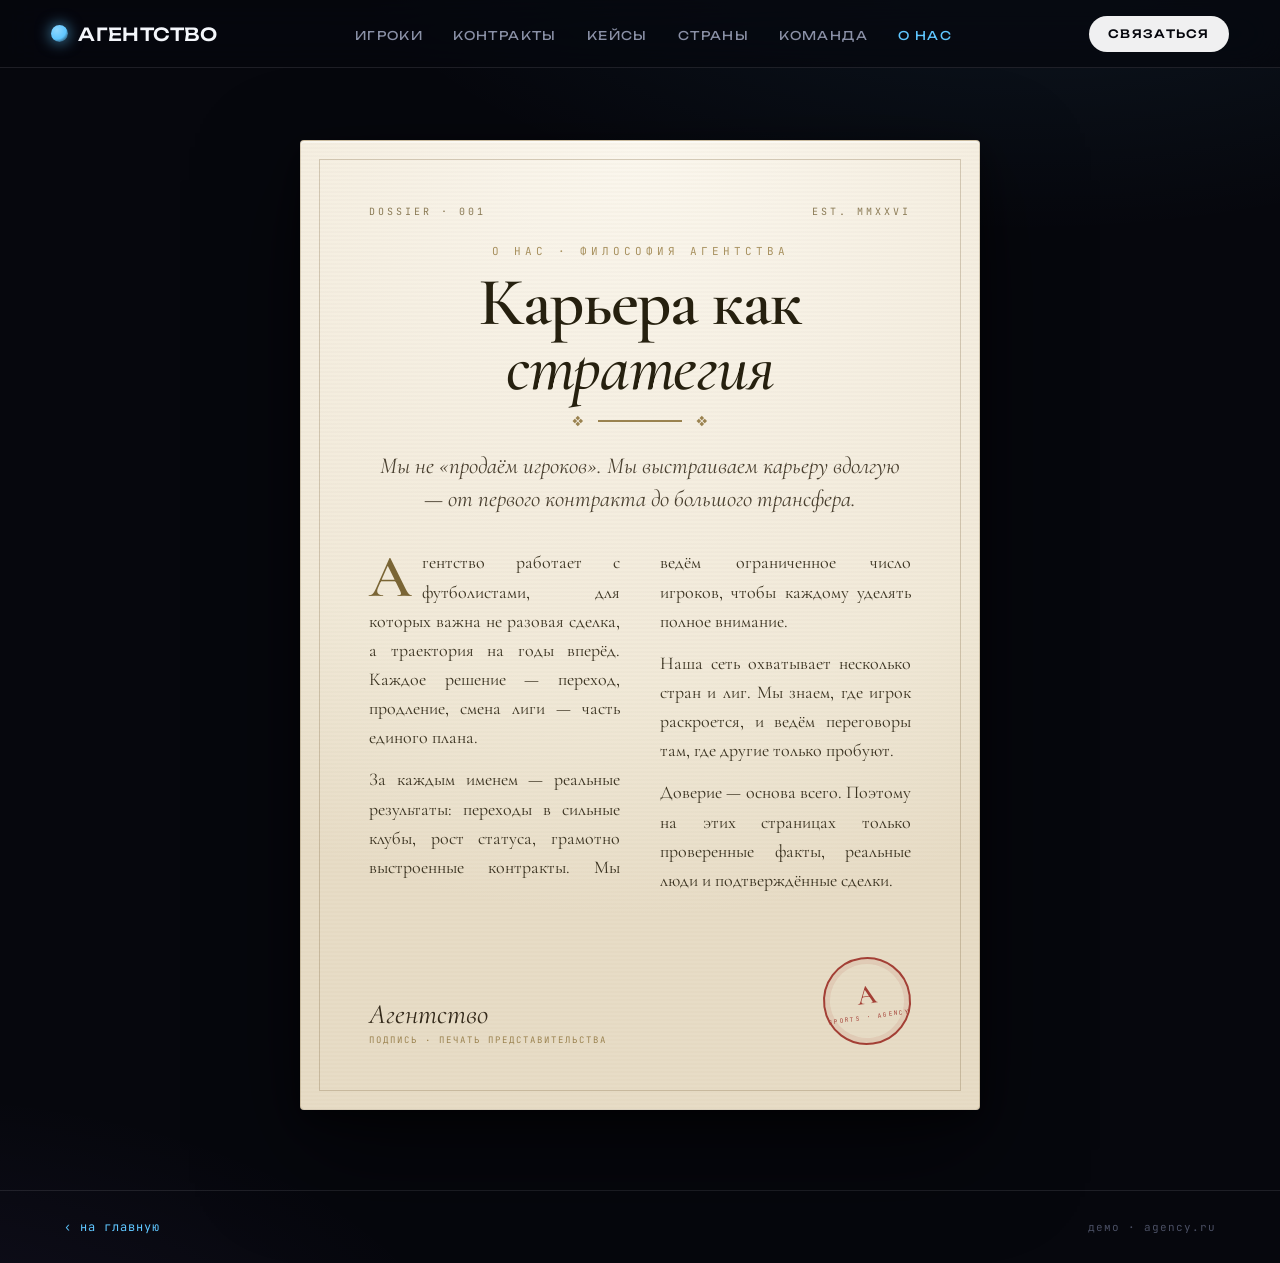
==== about.html @ ad4fa81d "Демо сайта спортивного агентства: главная с хотспотами + разделы Co-Authored-By: Claude Opus 4.8 <no" ====
<!doctype html>
<html lang="ru">
<head>
<meta charset="UTF-8" />
<meta name="viewport" content="width=device-width, initial-scale=1" />
<title>О нас — Спортивное агентство</title>
<link rel="preconnect" href="https://fonts.googleapis.com" />
<link rel="preconnect" href="https://fonts.gstatic.com" crossorigin />
<link href="https://fonts.googleapis.com/css2?family=Unbounded:wght@400;500&family=Cormorant+Garamond:ital,wght@0,400;0,500;0,600;1,400;1,500&family=Inter:wght@400;500&family=JetBrains+Mono:wght@400;500&display=swap" rel="stylesheet" />
<link rel="stylesheet" href="style.css" />
<style>
  .wrap{ display:flex; justify-content:center; padding:clamp(36px,6vw,72px) 20px 0; }
  .sheet{ position:relative; width:100%; max-width:680px;
    background:
      repeating-linear-gradient(0deg, rgba(120,100,70,.025) 0 2px, transparent 2px 4px),
      radial-gradient(120% 80% at 50% 0%, #FBF7EE, #F1E9D8 70%, #E7DCC6 100%);
    border:1px solid rgba(120,95,55,.25); border-radius:4px;
    box-shadow:0 2px 0 rgba(255,255,255,.4) inset, 0 40px 100px rgba(0,0,0,.55), 0 10px 30px rgba(0,0,0,.4);
    padding:clamp(40px,6vw,64px) clamp(28px,6vw,68px); color:#2B2417; }
  .sheet::before{ content:''; position:absolute; inset:18px; border:1px solid rgba(120,95,55,.28); pointer-events:none; }
  .s-top{ display:flex; justify-content:space-between; font-family:'JetBrains Mono'; font-size:10px; letter-spacing:3px; text-transform:uppercase; color:#8A7A55; margin-bottom:26px; }
  .kicker{ font-family:'JetBrains Mono'; font-size:11px; letter-spacing:4px; text-transform:uppercase; color:#A8915F; text-align:center; margin-bottom:13px; }
  .title{ font-family:'Cormorant Garamond'; font-weight:600; font-size:clamp(44px,8vw,68px); line-height:.95; text-align:center; color:#26200F; }
  .title em{ font-style:italic; font-weight:500; color:#26200F; }
  .rule{ width:84px; height:1.5px; background:#9A824F; margin:20px auto 28px; position:relative; }
  .rule::before,.rule::after{ content:'❖'; position:absolute; top:50%; transform:translateY(-50%); color:#9A824F; font-size:11px; }
  .rule::before{ left:-26px; } .rule::after{ right:-26px; }
  .stand{ font-family:'Cormorant Garamond'; font-style:italic; font-size:clamp(19px,2.6vw,23px); line-height:1.45; text-align:center; color:#4A4030; max-width:520px; margin:0 auto 32px; }
  .cols{ columns:2; column-gap:40px; font-family:'Cormorant Garamond'; font-size:18px; line-height:1.62; color:#3A3220; text-align:justify; }
  @media (max-width:560px){ .cols{ columns:1; } }
  .cols p{ margin-bottom:13px; }
  .cols p:first-child::first-letter{ font-family:'Cormorant Garamond'; font-weight:600; font-size:60px; line-height:.78; float:left; padding:6px 10px 0 0; color:#7A6535; }
  .s-foot{ margin-top:34px; padding-top:28px; display:flex; align-items:flex-end; justify-content:space-between; gap:16px; flex-wrap:wrap; }
  .sign{ font-family:'Cormorant Garamond'; font-style:italic; font-size:28px; color:#33291A; line-height:1; }
  .sign small{ display:block; font-family:'JetBrains Mono'; font-style:normal; font-size:9px; letter-spacing:2px; text-transform:uppercase; color:#9A824F; margin-top:8px; }
  .seal{ width:88px;height:88px;border-radius:50%; border:2px double #9A2A22; color:#9A2A22; display:flex; flex-direction:column; align-items:center; justify-content:center; transform:rotate(-8deg); opacity:.88; box-shadow:inset 0 0 0 5px rgba(154,42,34,.10); }
  .seal .m{ font-family:'Cormorant Garamond'; font-weight:600; font-size:28px; line-height:1; }
  .seal .t{ font-family:'JetBrains Mono'; font-size:6px; letter-spacing:1.5px; margin-top:4px; }
</style>
</head>
<body>
  <nav class="nav">
    <a href="index.html" class="nav__logo"><span class="dot"></span> АГЕНТСТВО</a>
    <ul class="nav__links">
      <li><a href="players.html">Игроки</a></li>
      <li><a href="contracts.html">Контракты</a></li>
      <li><a href="cases.html">Кейсы</a></li>
      <li><a href="countries.html">Страны</a></li>
      <li><a href="team.html">Команда</a></li>
      <li><a href="about.html" class="on">О нас</a></li>
    </ul>
    <a href="about.html" class="nav__cta">Связаться</a>
  </nav>

  <main class="wrap">
    <article class="sheet reveal">
      <div class="s-top"><span>Dossier · 001</span><span>Est. MMXXVI</span></div>
      <div class="kicker">О нас · философия агентства</div>
      <h1 class="title">Карьера как <em>стратегия</em></h1>
      <div class="rule"></div>
      <p class="stand">Мы не «продаём игроков». Мы выстраиваем карьеру вдолгую — от первого контракта до большого трансфера.</p>
      <div class="cols">
        <p>Агентство работает с футболистами, для которых важна не разовая сделка, а траектория на годы вперёд. Каждое решение — переход, продление, смена лиги — часть единого плана.</p>
        <p>За каждым именем — реальные результаты: переходы в сильные клубы, рост статуса, грамотно выстроенные контракты. Мы ведём ограниченное число игроков, чтобы каждому уделять полное внимание.</p>
        <p>Наша сеть охватывает несколько стран и лиг. Мы знаем, где игрок раскроется, и ведём переговоры там, где другие только пробуют.</p>
        <p>Доверие — основа всего. Поэтому на этих страницах только проверенные факты, реальные люди и подтверждённые сделки.</p>
      </div>
      <div class="s-foot">
        <div class="sign">Агентство<small>Подпись · печать представительства</small></div>
        <div class="seal"><span class="m">A</span><span class="t">SPORTS · AGENCY</span></div>
      </div>
    </article>
  </main>

  <footer class="foot">
    <a href="index.html" class="back">‹ на главную</a>
    <span>демо · agency.ru</span>
  </footer>
</body>
</html>
---- style.css ----
/* ===== Демо спортивного агентства — общие стили ===== */
:root{
  --bg:#06070D; --bg2:#0A0C16; --surface:#11131F;
  --text:#F4F6FB; --muted:#8A90A6; --muted2:#4A4F63;
  --accent:#5FC6FF; --violet:#A280FF;
  --border:rgba(244,246,251,.10); --border2:rgba(244,246,251,.20);
  --glass:hsl(225 40% 12% / .55);
}
*{box-sizing:border-box; margin:0; padding:0;}
html{ scroll-behavior:smooth; }
body{
  background:
    radial-gradient(1200px 600px at 80% -10%, rgba(95,198,255,.10), transparent 60%),
    radial-gradient(1000px 500px at -10% 110%, rgba(162,128,255,.08), transparent 60%),
    var(--bg);
  color:var(--text); font-family:'Inter',-apple-system,sans-serif;
  min-height:100vh; -webkit-font-smoothing:antialiased;
}
a{ color:inherit; text-decoration:none; }
h1,h2,h3{ font-family:'Unbounded',sans-serif; font-weight:500; letter-spacing:-.02em; line-height:1.05; }
em{ font-style:italic; color:#8FD8FF; font-weight:300; }
.mono{ font-family:'JetBrains Mono',monospace; }
.acc{ color:var(--accent); }
.muted{ color:var(--muted); }

/* ===== Навбар ===== */
.nav{
  position:sticky; top:0; z-index:50;
  display:flex; align-items:center; justify-content:space-between;
  padding:0 clamp(20px,4vw,52px); height:68px;
  background:rgba(6,7,13,.72); backdrop-filter:blur(20px) saturate(1.4);
  -webkit-backdrop-filter:blur(20px) saturate(1.4);
  border-bottom:1px solid var(--border);
}
.nav__logo{ display:flex; align-items:center; gap:10px; font-family:'Unbounded'; font-weight:500; font-size:18px; letter-spacing:.4px; }
.nav__logo .dot{ width:17px;height:17px;border-radius:50%; background:radial-gradient(circle at 35% 30%, #8FD8FF, #5FC6FF 55%, #06070D 100%); box-shadow:0 0 14px 2px rgba(95,198,255,.5); }
.nav__links{ display:flex; gap:clamp(16px,2.4vw,30px); list-style:none; }
.nav__links a{ font-family:'Unbounded'; font-weight:400; font-size:12px; letter-spacing:1.4px; text-transform:uppercase; color:var(--muted); transition:color .2s; }
.nav__links a:hover, .nav__links a.on{ color:var(--accent); }
.nav__cta{ font-family:'Unbounded'; font-weight:500; font-size:11.5px; letter-spacing:1.3px; text-transform:uppercase; color:#06070D; background:rgba(255,255,255,.94); padding:11px 19px; border-radius:999px; transition:transform .25s, box-shadow .25s; }
.nav__cta:hover{ transform:translateY(-1px); box-shadow:0 0 28px rgba(95,198,255,.35); }
@media (max-width:820px){ .nav__links{ display:none; } }

/* ===== Хедер раздела ===== */
.head{ padding:clamp(56px,9vw,96px) clamp(20px,5vw,72px) clamp(28px,4vw,40px); max-width:1280px; margin:0 auto; }
.head__k{ font-family:'JetBrains Mono'; font-size:12px; letter-spacing:3px; text-transform:uppercase; color:var(--accent); margin-bottom:16px; }
.head__h{ font-size:clamp(40px,7vw,72px); line-height:1; }
.head__sub{ font-size:clamp(15px,1.4vw,18px); color:var(--muted); margin-top:18px; max-width:620px; line-height:1.55; }

/* ===== Анимация появления ===== */
@keyframes fadeUp{ from{ opacity:0; transform:translateY(14px);} to{ opacity:1; transform:none;} }
.reveal{ animation:fadeUp .7s cubic-bezier(.22,1,.36,1) both; }

/* ===== Подвал ===== */
.foot{ margin-top:80px; padding:28px clamp(20px,5vw,72px); border-top:1px solid var(--border);
  display:flex; justify-content:space-between; align-items:center; flex-wrap:wrap; gap:12px;
  font-family:'JetBrains Mono'; font-size:11px; letter-spacing:1px; color:var(--muted2); max-width:1280px; margin-left:auto; margin-right:auto; }
.foot a{ color:var(--accent); }

/* ===== Кнопка назад ===== */
.back{ display:inline-flex; align-items:center; gap:8px; font-family:'JetBrains Mono'; font-size:12px; letter-spacing:1px; color:var(--muted); transition:color .2s; }
.back:hover{ color:var(--accent); }
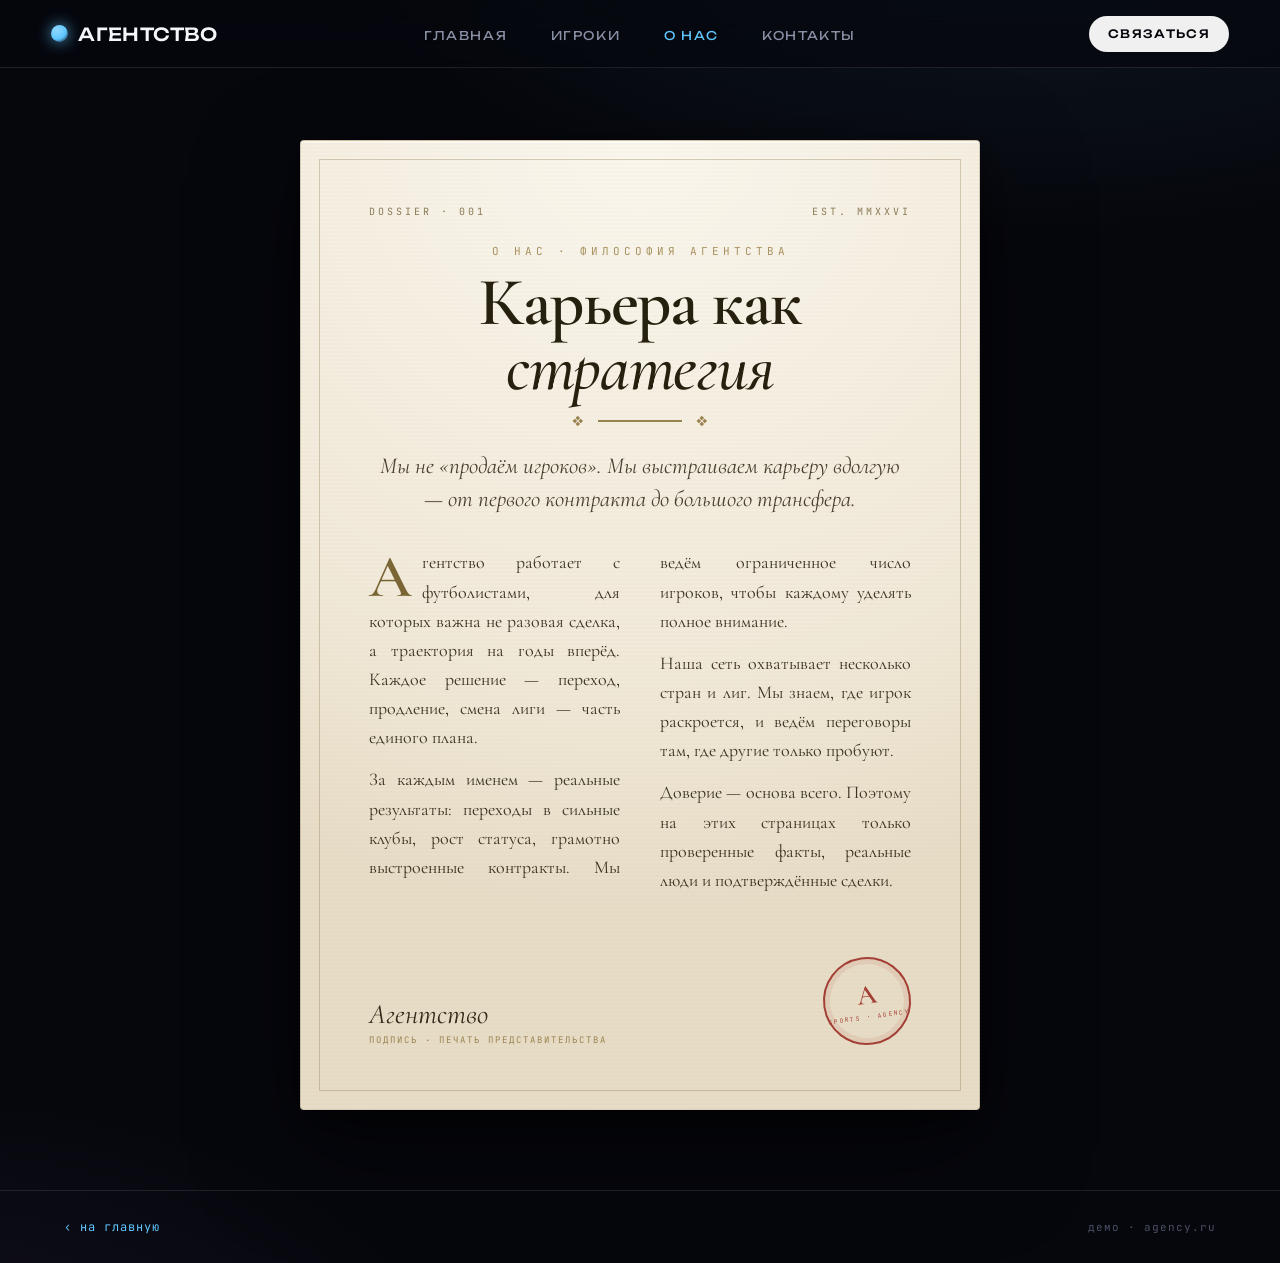
==== commit 7a3ab241: "Прелоадер, навигация по КП, наезд-фото разделов + Контакты - Прелоадер на главной: прогресс по реаль" ====
--- a/about.html
+++ b/about.html
@@ -42,14 +42,12 @@
   <nav class="nav">
     <a href="index.html" class="nav__logo"><span class="dot"></span> АГЕНТСТВО</a>
     <ul class="nav__links">
+      <li><a href="index.html">Главная</a></li>
       <li><a href="players.html">Игроки</a></li>
-      <li><a href="contracts.html">Контракты</a></li>
-      <li><a href="cases.html">Кейсы</a></li>
-      <li><a href="countries.html">Страны</a></li>
-      <li><a href="team.html">Команда</a></li>
       <li><a href="about.html" class="on">О нас</a></li>
+      <li><a href="contact.html">Контакты</a></li>
     </ul>
-    <a href="about.html" class="nav__cta">Связаться</a>
+    <a href="contact.html" class="nav__cta">Связаться</a>
   </nav>
 
   <main class="wrap">
--- a/style.css
+++ b/style.css
@@ -1,4 +1,7 @@
 /* ===== Демо спортивного агентства — общие стили ===== */
+/* Плавный кроссфейд между страницами (наезд → раздел без скачка) */
+@view-transition{ navigation:auto; }
+
 :root{
   --bg:#06070D; --bg2:#0A0C16; --surface:#11131F;
   --text:#F4F6FB; --muted:#8A90A6; --muted2:#4A4F63;
@@ -32,14 +35,16 @@
   -webkit-backdrop-filter:blur(20px) saturate(1.4);
   border-bottom:1px solid var(--border);
 }
-.nav__logo{ display:flex; align-items:center; gap:10px; font-family:'Unbounded'; font-weight:500; font-size:18px; letter-spacing:.4px; }
+.nav__logo{ display:flex; align-items:center; gap:10px; font-family:'Unbounded'; font-weight:500; font-size:18px; letter-spacing:.4px; z-index:2; }
 .nav__logo .dot{ width:17px;height:17px;border-radius:50%; background:radial-gradient(circle at 35% 30%, #8FD8FF, #5FC6FF 55%, #06070D 100%); box-shadow:0 0 14px 2px rgba(95,198,255,.5); }
-.nav__links{ display:flex; gap:clamp(16px,2.4vw,30px); list-style:none; }
-.nav__links a{ font-family:'Unbounded'; font-weight:400; font-size:12px; letter-spacing:1.4px; text-transform:uppercase; color:var(--muted); transition:color .2s; }
+/* центрированное минимальное меню — как у epicsports */
+.nav__links{ position:absolute; left:50%; transform:translateX(-50%); display:flex; gap:clamp(20px,3.4vw,46px); list-style:none; }
+.nav__links a{ font-family:'Unbounded'; font-weight:400; font-size:12px; letter-spacing:1.6px; text-transform:uppercase; color:var(--muted); transition:color .2s; }
 .nav__links a:hover, .nav__links a.on{ color:var(--accent); }
-.nav__cta{ font-family:'Unbounded'; font-weight:500; font-size:11.5px; letter-spacing:1.3px; text-transform:uppercase; color:#06070D; background:rgba(255,255,255,.94); padding:11px 19px; border-radius:999px; transition:transform .25s, box-shadow .25s; }
+.nav__cta{ font-family:'Unbounded'; font-weight:500; font-size:11.5px; letter-spacing:1.3px; text-transform:uppercase; color:#06070D; background:rgba(255,255,255,.94); padding:11px 19px; border-radius:999px; transition:transform .25s, box-shadow .25s; z-index:2; }
 .nav__cta:hover{ transform:translateY(-1px); box-shadow:0 0 28px rgba(95,198,255,.35); }
-@media (max-width:820px){ .nav__links{ display:none; } }
+@media (max-width:820px){ .nav__links{ position:static; transform:none; gap:14px; font-size:10px; } .nav__cta{ display:none; } }
+@media (max-width:560px){ .nav{ justify-content:center; } .nav__logo{ display:none; } }
 
 /* ===== Хедер раздела ===== */
 .head{ padding:clamp(56px,9vw,96px) clamp(20px,5vw,72px) clamp(28px,4vw,40px); max-width:1280px; margin:0 auto; }
@@ -51,6 +56,11 @@
 @keyframes fadeUp{ from{ opacity:0; transform:translateY(14px);} to{ opacity:1; transform:none;} }
 .reveal{ animation:fadeUp .7s cubic-bezier(.22,1,.36,1) both; }
 
+/* ===== Открытие страницы раздела — лёгкий fade, как обычная вкладка ===== */
+@keyframes pageReveal{ from{ opacity:0; } to{ opacity:1; } }
+body > :not(.nav){ animation:pageReveal .3s ease both; }
+@media (prefers-reduced-motion:reduce){ body > :not(.nav){ animation:none; } }
+
 /* ===== Подвал ===== */
 .foot{ margin-top:80px; padding:28px clamp(20px,5vw,72px); border-top:1px solid var(--border);
   display:flex; justify-content:space-between; align-items:center; flex-wrap:wrap; gap:12px;
@@ -60,3 +70,23 @@
 /* ===== Кнопка назад ===== */
 .back{ display:inline-flex; align-items:center; gap:8px; font-family:'JetBrains Mono'; font-size:12px; letter-spacing:1px; color:var(--muted); transition:color .2s; }
 .back:hover{ color:var(--accent); }
+
+/* ===== Контакты ===== */
+.ct-wrap{ max-width:1100px; margin:0 auto; padding:0 clamp(20px,5vw,72px); display:grid; grid-template-columns:1.1fr .9fr; gap:30px; }
+@media (max-width:820px){ .ct-wrap{ grid-template-columns:1fr; } }
+.ct-card{ background:var(--glass); border:1px solid var(--border); border-radius:20px; padding:30px clamp(24px,3vw,38px); box-shadow:inset 0 1px 0 rgba(255,255,255,.07); }
+.ct-row{ display:flex; flex-direction:column; gap:5px; padding:18px 0; border-bottom:1px solid var(--border); }
+.ct-row:last-child{ border-bottom:0; }
+.ct-row .k{ font-family:'JetBrains Mono'; font-size:10.5px; letter-spacing:2px; text-transform:uppercase; color:var(--accent); }
+.ct-row .v{ font-size:17px; color:var(--text); }
+.ct-row .v a{ color:var(--text); transition:color .2s; }
+.ct-row .v a:hover{ color:var(--accent); }
+.ct-form{ display:flex; flex-direction:column; gap:14px; }
+.ct-form label{ font-family:'JetBrains Mono'; font-size:10.5px; letter-spacing:1.5px; text-transform:uppercase; color:var(--muted); margin-bottom:-6px; }
+.ct-form input, .ct-form textarea{ font-family:'Inter',sans-serif; font-size:15px; color:var(--text);
+  background:rgba(8,11,20,.6); border:1px solid var(--border2); border-radius:12px; padding:13px 15px; transition:border-color .2s; }
+.ct-form input:focus, .ct-form textarea:focus{ outline:none; border-color:rgba(95,198,255,.55); }
+.ct-form textarea{ min-height:104px; resize:vertical; }
+.ct-form button{ margin-top:4px; font-family:'Unbounded'; font-weight:500; font-size:13px; letter-spacing:1px; text-transform:uppercase;
+  color:#06070D; background:rgba(255,255,255,.94); border:none; border-radius:999px; padding:15px 22px; cursor:pointer; transition:transform .25s, box-shadow .25s; }
+.ct-form button:hover{ transform:translateY(-2px); box-shadow:0 0 30px rgba(95,198,255,.4); }
